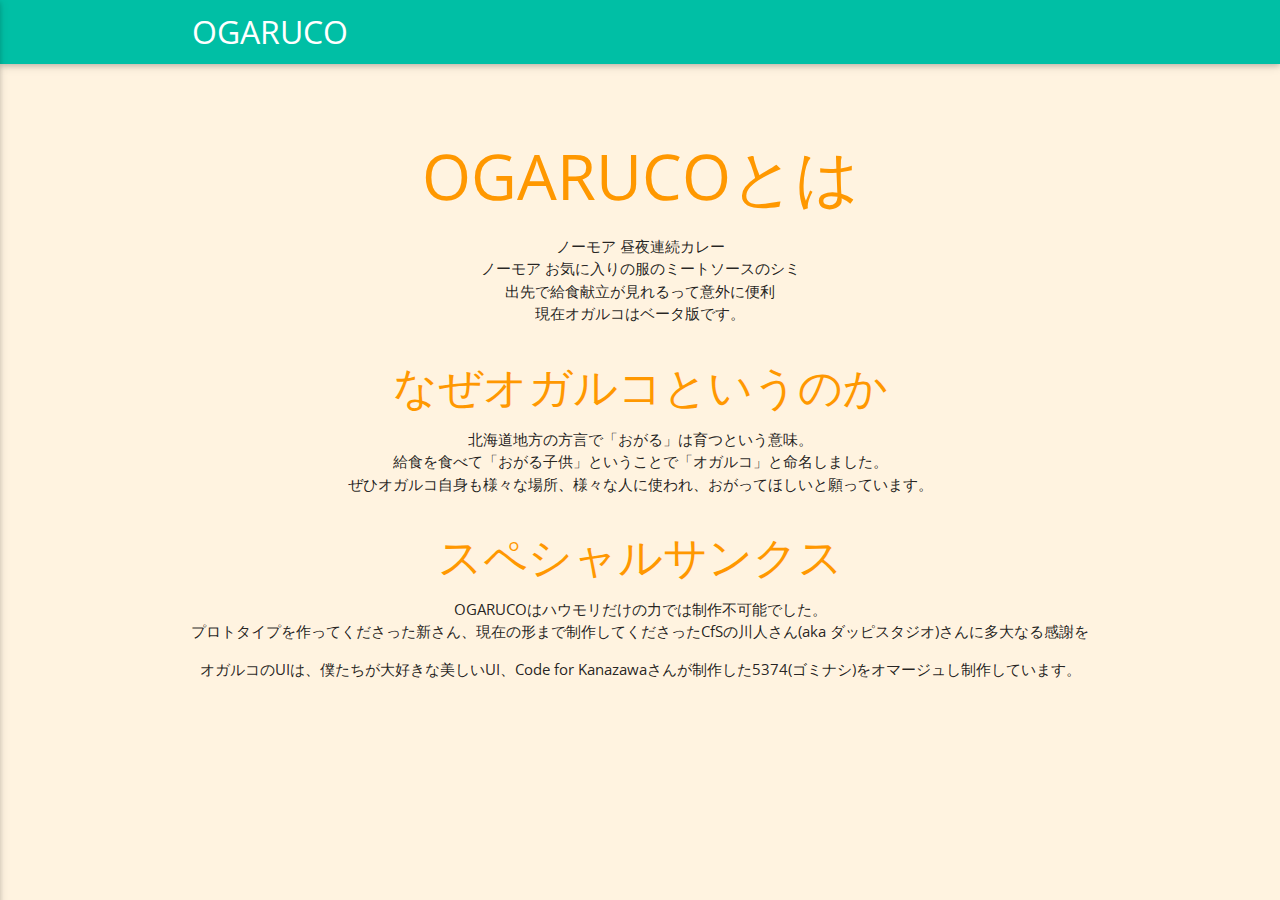
==== about.html @ 88f255fd "Add files via upload" ====
<!DOCTYPE html>
<html lang="ja">
<head>
  <meta http-equiv="Content-Type" content="text/html; charset=UTF-8"/>
  <meta name="viewport" content="width=device-width, initial-scale=1, maximum-scale=1.0"/>
 <link rel="apple-touch-icon-precomposed" href="img/image.png" />
<title>オガルコ</title>
  
  <link href="https://fonts.googleapis.com/icon?family=Material+Icons" rel="stylesheet">
  <link href="css/materialize.css" type="text/css" rel="stylesheet" media="screen,projection"/>
  <link href="css/style.css" type="text/css" rel="stylesheet" media="screen,projection"/>
  <link rel="stylesheet" href="css/ogaru.css">
    <!--  Scripts-->
<script src="js/jquery-1.11.3.min.js"></script>
<script src="https://www.promisejs.org/polyfills/promise-7.0.4.min.js"></script>
  <script src="js/materialize.js"></script>
  <script src="js/init.js"></script>

</head>
<body>
  <nav class="teal accent-4" role="navigation">
    <div class="nav-wrapper container"><a id="logo-container" href="index.html" class="brand-logo">OGARUCO</a>
      <ul id="nav-mobile" class="side-nav">
        <li><a href="about.html">オガルコってなに</a></li>
      </ul>
      <a href="#" data-activates="nav-mobile" class="button-collapse"><i class="material-icons">menu</i></a>
    </div> 
  </nav>
 
    <div class="container">
      <br><br>
      <h1 class="header center orange-text">OGARUCOとは</h1>
      <div class="row center">
        <p>ノーモア 昼夜連続カレー<br>
        ノーモア お気に入りの服のミートソースのシミ<br> 
        出先で給食献立が見れるって意外に便利<br>
        現在オガルコはベータ版です。</p>
      </div>
      <div class="row center">
       <h3 class="header center orange-text">なぜオガルコというのか</h3>
        <p>北海道地方の方言で「おがる」は育つという意味。<br> 給食を食べて「おがる子供」ということで「オガルコ」と命名しました。<br>ぜひオガルコ自身も様々な場所、様々な人に使われ、おがってほしいと願っています。</p>
        </div>
      <div class="row center">
        <h3 class="header center orange-text">スペシャルサンクス</h3>
        <p>OGARUCOはハウモリだけの力では制作不可能でした。<br>プロトタイプを作ってくださった新さん、現在の形まで制作してくださったCfSの川人さん(aka ダッピスタジオ)さんに多大なる感謝を</p>
        <p>オガルコのUIは、僕たちが大好きな美しいUI、Code for Kanazawaさんが制作した5374(ゴミナシ)をオマージュし制作しています。</p>
        </div>
      <br><br>

    </div>





  </body>
</html>
---- css/style.css ----
/* Custom Stylesheet */
/**
 * Use this file to override Materialize files so you can update
 * the core Materialize files in the future
 *
 * Made By MaterializeCSS.com
 */

.icon-block {
  padding: 0 15px;
}
.icon-block .material-icons {
	font-size: inherit;
}
---- css/ogaru.css ----
@import url(//fonts.googleapis.com/css?family=Open+Sans:400,400italic,600,600italic,700,700italic);

html {
	height: 100%;
}
body{
	height: 100%;
	margin: 0;
	font-family:Avenir , "Open Sans" , "Helvetica Neue" , Helvetica , Arial , Verdana , Roboto , "游ゴシック" , "Yu Gothic" , "游ゴシック体" , "YuGothic" , "ヒラギノ角ゴ Pro W3" , "Hiragino Kaku Gothic Pro" , "Meiryo UI" , "メイリオ" , Meiryo , "ＭＳ Ｐゴシック" , "MS PGothic" , sans-serif;
	background: #fff3e0;
}
.menu{
	height: 90%;
	padding: 10px 20px 0 20px;
	}
.menu a{margin-top:10px;}
.menu ul{
	margin: 0;
	padding: 0;
	display: -webkit-box;
	display: -ms-flexbox;
	display: -webkit-flex;
	display: flex;
	-webkit-box-direction: column;
	-webkit-flex-direction: column;
	flex-direction: column;
	width: 100%;
	font-size: 1em;
	font-weight: bold;
}
li {
	list-style-type : none;
	margin: 0;
	padding: 20px 20px;
	flex-grow: 1;
}

li h2.menu-date {
	margin: 0;
	font-size: 1.2em;
}

#top{
	color: #ffffff;
	background: #93c2b2;
	text-align:center;
}
li.active {
	flex-grow: 5;
}
li.active div.menu {
	padding: 0 15px;
}
li#day0 {
	color: #90a4ae;
	background: #fff3e0;
}
li#day1 {
	border-top: solid 1px #cfd8dc;
	color: #90a4ae;
	background: #fff3e0;
}
li#day2 {
	border-top: solid 1px #cfd8dc;
	color: #90a4ae;
	background: #fff3e0;
}
li#day3 {
	border-top: solid 1px #cfd8dc;
	color: #90a4ae;
	background: #fff3e0;
}
li#day4 {
	border-top: solid 1px #cfd8dc;
	color: #90a4ae;
	background: #fff3e0;
}
li#day5 {
	border-top: solid 1px #cfd8dc;
	color: #90a4ae;
	background: #fff3e0;
}

li#day6 {
	border-top: solid 1px #cfd8dc;
	color: #90a4ae;
	background: #fff3e0;
}
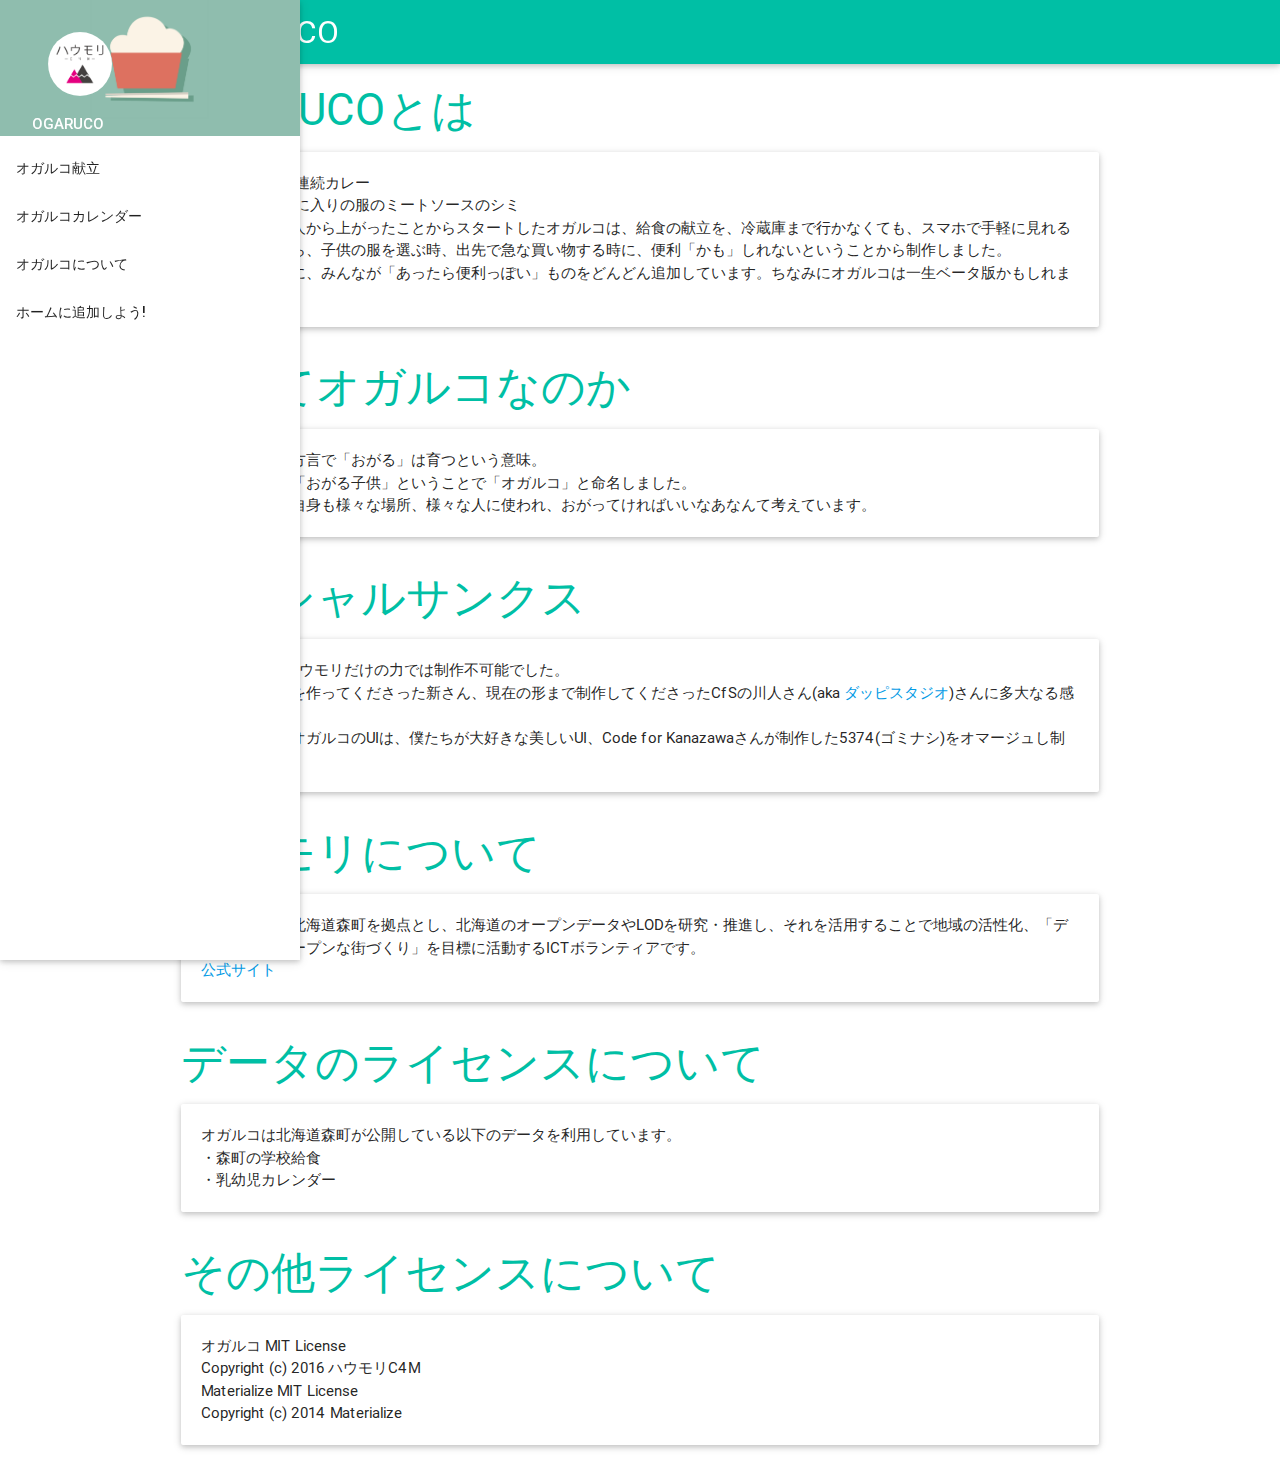
==== commit 9a956117: "修正" ====
--- a/about.html
+++ b/about.html
@@ -1,57 +1,79 @@
 <!DOCTYPE html>
 <html lang="ja">
 <head>
-  <meta http-equiv="Content-Type" content="text/html; charset=UTF-8"/>
-  <meta name="viewport" content="width=device-width, initial-scale=1, maximum-scale=1.0"/>
- <link rel="apple-touch-icon-precomposed" href="img/image.png" />
-<title>オガルコ</title>
-  
-  <link href="https://fonts.googleapis.com/icon?family=Material+Icons" rel="stylesheet">
-  <link href="css/materialize.css" type="text/css" rel="stylesheet" media="screen,projection"/>
-  <link href="css/style.css" type="text/css" rel="stylesheet" media="screen,projection"/>
-  <link rel="stylesheet" href="css/ogaru.css">
-    <!--  Scripts-->
-<script src="js/jquery-1.11.3.min.js"></script>
-<script src="https://www.promisejs.org/polyfills/promise-7.0.4.min.js"></script>
-  <script src="js/materialize.js"></script>
-  <script src="js/init.js"></script>
-
+	<meta http-equiv="Content-Type" content="text/html; charset=UTF-8"/>
+	<meta name="viewport" content="width=device-width, initial-scale=1, maximum-scale=1.0"/>
+	<link rel="apple-touch-icon-precomposed" href="img/image.png" />
+	<title>オガルコ</title>
+<!-- CSS -->
+	<link href="https://fonts.googleapis.com/icon?family=Material+Icons" rel="stylesheet">
+	<link href="css/materialize.min.css" type="text/css" rel="stylesheet" media="screen,projection"/>
+	<link href="css/style.css" type="text/css" rel="stylesheet" media="screen,projection"/>
+	<link rel="stylesheet" href="css/ogarucocal.css">
+<!-- Scripts -->
+	<script src="js/jquery-2.1.1.min.js"></script>
+	<script src="https://www.promisejs.org/polyfills/promise-7.0.4.min.js"></script>
+	<script src="js/materialize.min.js"></script>
+	<script src="js/init.js"></script>
 </head>
 <body>
-  <nav class="teal accent-4" role="navigation">
-    <div class="nav-wrapper container"><a id="logo-container" href="index.html" class="brand-logo">OGARUCO</a>
-      <ul id="nav-mobile" class="side-nav">
-        <li><a href="about.html">オガルコってなに</a></li>
-      </ul>
-      <a href="#" data-activates="nav-mobile" class="button-collapse"><i class="material-icons">menu</i></a>
-    </div> 
-  </nav>
- 
-    <div class="container">
-      <br><br>
-      <h1 class="header center orange-text">OGARUCOとは</h1>
-      <div class="row center">
-        <p>ノーモア 昼夜連続カレー<br>
+<header>
+<div class="navbar-fixed">
+    <nav class="teal accent-4" role="navigation">
+		<div class="nav-wrapper container"><a id="logo-container" href="#" class="brand-logo">OGARUCO</a>
+			<a href="#" data-activates="slide-out" class="button-collapse"><i class="material-icons">menu</i></a>	
+			<ul id="slide-out" class="side-nav fixed">
+				<li><div class="userView">
+					<img class="background" width="300px" height="300px" src="img/navimage.png">
+					<a href="https://www.facebook.com/howml/"><img class="circle" src="img/howml.png"></a>
+					<span class="white-text name">OGARUCO</span>
+				</div></li>
+				<li><a class="waves-effect" href="index.html">オガルコ献立</a></li>
+				<li><a class="waves-effect" href="cal.html">オガルコカレンダー</a></li>
+				<li><a class="waves-effect" href="about.html">オガルコについて</a></li>
+				<li><a class="waves-effect" href="bkmark.html">ホームに追加しよう!</a></li>
+			</ul>
+		</div> 
+	</nav>
+</div>
+</header>
+	<main>
+	<div class="container">
+      <div class="row">
+        <h3 class="teal-text text-accent-4">OGARUCOとは</h3>
+		<p class="card-panel">ノーモア 昼夜連続カレー<br>
         ノーモア お気に入りの服のミートソースのシミ<br> 
-        出先で給食献立が見れるって意外に便利<br>
-        現在オガルコはベータ版です。</p>
+        そんな声が友人から上がったことからスタートしたオガルコは、給食の献立を、冷蔵庫まで行かなくても、スマホで手軽に見れるようになったら、子供の服を選ぶ時、出先で急な買い物する時に、便利「かも」しれないということから制作しました。<br>
+        現在は、それに、みんなが「あったら便利っぽい」ものをどんどん追加しています。ちなみにオガルコは一生ベータ版かもしれませんです。</p>
       </div>
-      <div class="row center">
-       <h3 class="header center orange-text">なぜオガルコというのか</h3>
-        <p>北海道地方の方言で「おがる」は育つという意味。<br> 給食を食べて「おがる子供」ということで「オガルコ」と命名しました。<br>ぜひオガルコ自身も様々な場所、様々な人に使われ、おがってほしいと願っています。</p>
-        </div>
-      <div class="row center">
-        <h3 class="header center orange-text">スペシャルサンクス</h3>
-        <p>OGARUCOはハウモリだけの力では制作不可能でした。<br>プロトタイプを作ってくださった新さん、現在の形まで制作してくださったCfSの川人さん(aka ダッピスタジオ)さんに多大なる感謝を</p>
-        <p>オガルコのUIは、僕たちが大好きな美しいUI、Code for Kanazawaさんが制作した5374(ゴミナシ)をオマージュし制作しています。</p>
-        </div>
-      <br><br>
-
+      <div class="row">
+        <h3 class="teal-text text-accent-4">なしてオガルコなのか</h3>
+		<p class="card-panel">北海道地方の方言で「おがる」は育つという意味。<br> 給食を食べて「おがる子供」ということで「オガルコ」と命名しました。<br>ぜひオガルコ自身も様々な場所、様々な人に使われ、おがってければいいなあなんて考えています。</p>
+      </div>
+      <div class="row">
+        <h3 class="teal-text text-accent-4">スペシャルサンクス</h3>
+		<p class="card-panel">OGARUCOはハウモリだけの力では制作不可能でした。<br>プロトタイプを作ってくださった新さん、現在の形まで制作してくださったCfSの川人さん(aka <a href="http://www.dappi.jp">ダッピスタジオ</a>)さんに多大なる感謝を。<br>なお、当初のオガルコのUIは、僕たちが大好きな美しいUI、Code for Kanazawaさんが制作した5374(ゴミナシ)をオマージュし制作しています。</p>
+      </div>
+       <div class="row">
+        <h3 class="teal-text text-accent-4">ハウモリについて</h3>
+		<p class="card-panel">ハウモリは、北海道森町を拠点とし、北海道のオープンデータやLODを研究・推進し、それを活用することで地域の活性化、「データによるオープンな街づくり」を目標に活動するICTボランティアです。<br><a href="http://howml.org/">公式サイト</a></p>
+      </div>
+       <div class="row">
+        <h3 class="teal-text text-accent-4">データのライセンスについて</h3>
+		<p class="card-panel">
+		オガルコは北海道森町が公開している以下のデータを利用しています。<br>
+		・森町の学校給食<br>・乳幼児カレンダー</p>
+      </div>
+       <div class="row">
+        <h3 class="teal-text text-accent-4">その他ライセンスについて</h3>
+		<p class="card-panel">
+			オガルコ MIT License<br>
+			Copyright (c) 2016 ハウモリC4M<br>
+			Materialize MIT License<br>
+			Copyright (c) 2014 Materialize<br>
+		</p>
+      </div>
     </div>
-
-
-
-
-
-  </body>
+    </main>
+</body>
 </html>
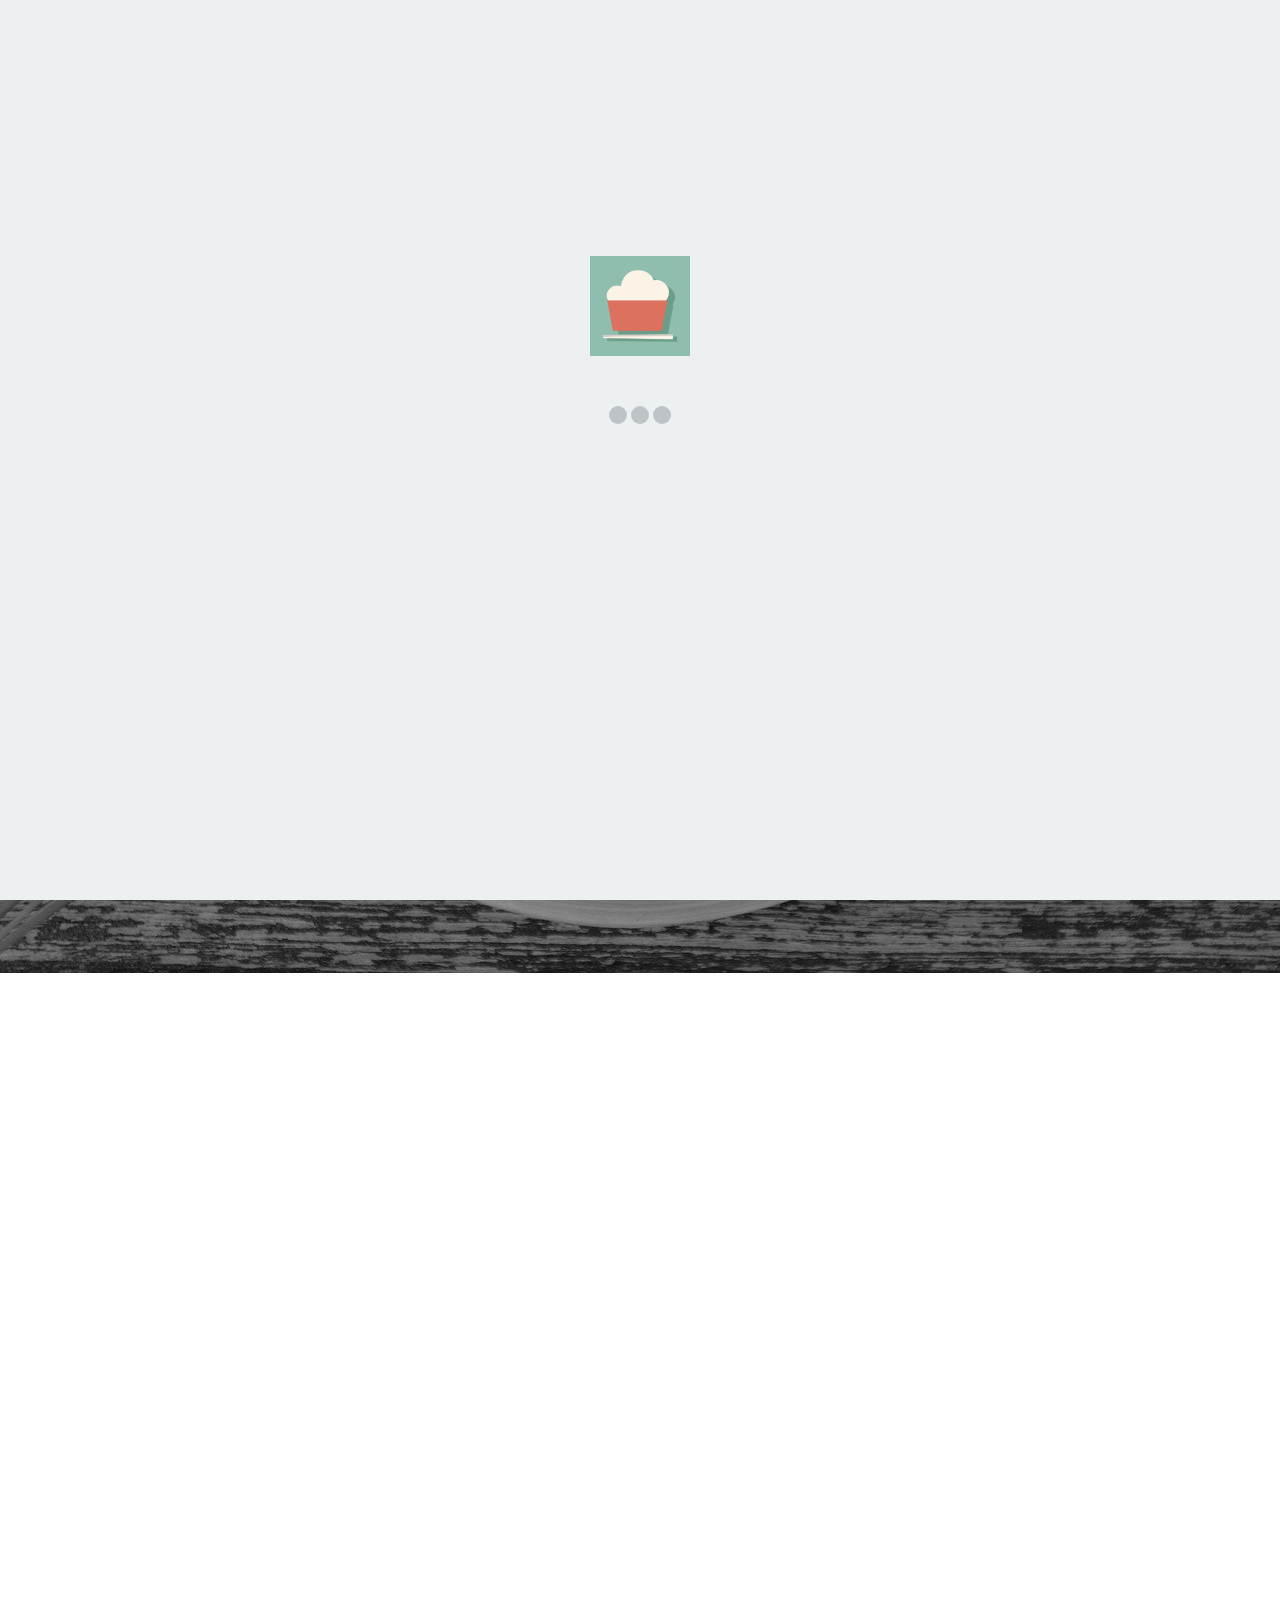
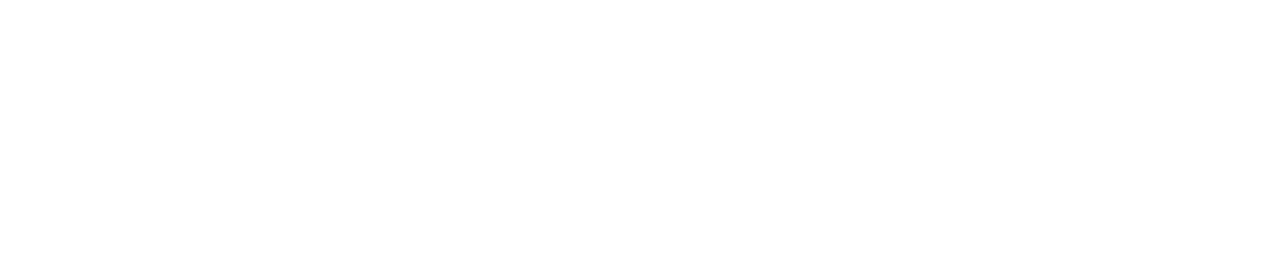
==== commit fe025246: "new var" ====
--- a/about.html
+++ b/about.html
@@ -1,79 +1,165 @@
 <!DOCTYPE html>
 <html lang="ja">
+
 <head>
 	<meta http-equiv="Content-Type" content="text/html; charset=UTF-8"/>
-	<meta name="viewport" content="width=device-width, initial-scale=1, maximum-scale=1.0"/>
-	<link rel="apple-touch-icon-precomposed" href="img/image.png" />
-	<title>オガルコ</title>
-<!-- CSS -->
-	<link href="https://fonts.googleapis.com/icon?family=Material+Icons" rel="stylesheet">
-	<link href="css/materialize.min.css" type="text/css" rel="stylesheet" media="screen,projection"/>
-	<link href="css/style.css" type="text/css" rel="stylesheet" media="screen,projection"/>
-	<link rel="stylesheet" href="css/ogarucocal.css">
-<!-- Scripts -->
-	<script src="js/jquery-2.1.1.min.js"></script>
+    <title>オガルコ</title>
+    <meta name="viewport" content="width=device-width, initial-scale=1.0, maximum-scale=1.0, user-scalable=no">
+    <meta http-equiv="X-UA-Compatible" content="IE=edge,chrome=1" />
+    <link rel="shortcut icon" href="favicon.ico">
+<!-- BASE CSS -->
+    <link rel="stylesheet" href="css/bootstrap.min.css">
+    <link rel="stylesheet" href="css/animate.css">
+    <link rel="stylesheet" href="css/font-awesome.min.css">
+    <link rel="stylesheet" href="css/owl.carousel.css">
+    <link rel="stylesheet" href="css/owl.theme.css">
+    <link rel="stylesheet" href="css/styles.css">
+    <link href="https://fonts.googleapis.com/icon?family=Material+Icons" rel="stylesheet">
+ <!-- OGARUCO CSS -->
+ 	<link rel="stylesheet" href="css/ogaruco.css">
+ <!-- Scripts -->
+    <script src="js/modernizr.custom.32033.js"></script>
+    <script src="http://ajax.googleapis.com/ajax/libs/jquery/1.11.1/jquery.min.js"></script>
+    <script src="js/bootstrap.min.js"></script>
+    <script src="js/owl.carousel.min.js"></script>
+    <script src="js/waypoints.min.js"></script>
 	<script src="https://www.promisejs.org/polyfills/promise-7.0.4.min.js"></script>
-	<script src="js/materialize.min.js"></script>
-	<script src="js/init.js"></script>
 </head>
+
 <body>
-<header>
-<div class="navbar-fixed">
-    <nav class="teal accent-4" role="navigation">
-		<div class="nav-wrapper container"><a id="logo-container" href="#" class="brand-logo">OGARUCO</a>
-			<a href="#" data-activates="slide-out" class="button-collapse"><i class="material-icons">menu</i></a>	
-			<ul id="slide-out" class="side-nav fixed">
-				<li><div class="userView">
-					<img class="background" width="300px" height="300px" src="img/navimage.png">
-					<a href="https://www.facebook.com/howml/"><img class="circle" src="img/howml.png"></a>
-					<span class="white-text name">OGARUCO</span>
-				</div></li>
-				<li><a class="waves-effect" href="index.html">オガルコ献立</a></li>
-				<li><a class="waves-effect" href="cal.html">オガルコカレンダー</a></li>
-				<li><a class="waves-effect" href="about.html">オガルコについて</a></li>
-				<li><a class="waves-effect" href="bkmark.html">ホームに追加しよう!</a></li>
-			</ul>
-		</div> 
-	</nav>
-</div>
-</header>
-	<main>
-	<div class="container">
-      <div class="row">
-        <h3 class="teal-text text-accent-4">OGARUCOとは</h3>
-		<p class="card-panel">ノーモア 昼夜連続カレー<br>
-        ノーモア お気に入りの服のミートソースのシミ<br> 
-        そんな声が友人から上がったことからスタートしたオガルコは、給食の献立を、冷蔵庫まで行かなくても、スマホで手軽に見れるようになったら、子供の服を選ぶ時、出先で急な買い物する時に、便利「かも」しれないということから制作しました。<br>
-        現在は、それに、みんなが「あったら便利っぽい」ものをどんどん追加しています。ちなみにオガルコは一生ベータ版かもしれませんです。</p>
-      </div>
-      <div class="row">
-        <h3 class="teal-text text-accent-4">なしてオガルコなのか</h3>
-		<p class="card-panel">北海道地方の方言で「おがる」は育つという意味。<br> 給食を食べて「おがる子供」ということで「オガルコ」と命名しました。<br>ぜひオガルコ自身も様々な場所、様々な人に使われ、おがってければいいなあなんて考えています。</p>
-      </div>
-      <div class="row">
-        <h3 class="teal-text text-accent-4">スペシャルサンクス</h3>
-		<p class="card-panel">OGARUCOはハウモリだけの力では制作不可能でした。<br>プロトタイプを作ってくださった新さん、現在の形まで制作してくださったCfSの川人さん(aka <a href="http://www.dappi.jp">ダッピスタジオ</a>)さんに多大なる感謝を。<br>なお、当初のオガルコのUIは、僕たちが大好きな美しいUI、Code for Kanazawaさんが制作した5374(ゴミナシ)をオマージュし制作しています。</p>
-      </div>
-       <div class="row">
-        <h3 class="teal-text text-accent-4">ハウモリについて</h3>
-		<p class="card-panel">ハウモリは、北海道森町を拠点とし、北海道のオープンデータやLODを研究・推進し、それを活用することで地域の活性化、「データによるオープンな街づくり」を目標に活動するICTボランティアです。<br><a href="http://howml.org/">公式サイト</a></p>
-      </div>
-       <div class="row">
-        <h3 class="teal-text text-accent-4">データのライセンスについて</h3>
-		<p class="card-panel">
-		オガルコは北海道森町が公開している以下のデータを利用しています。<br>
-		・森町の学校給食<br>・乳幼児カレンダー</p>
-      </div>
-       <div class="row">
-        <h3 class="teal-text text-accent-4">その他ライセンスについて</h3>
-		<p class="card-panel">
-			オガルコ MIT License<br>
-			Copyright (c) 2016 ハウモリC4M<br>
-			Materialize MIT License<br>
-			Copyright (c) 2014 Materialize<br>
-		</p>
-      </div>
+
+    <div class="pre-loader">
+        <div class="load-con">
+            <img src="img/logo.png" width="100px" class="animated fadeInDown" alt="">
+            <div class="spinner">
+              <div class="bounce1"></div>
+              <div class="bounce2"></div>
+              <div class="bounce3"></div>
+            </div>
+        </div>
     </div>
-    </main>
+
+    <!-- Wrap all page content here -->
+    <div id="wrap">
+        <header class="masthead">
+
+
+            <!-- Fixed navbar -->
+            <div class="navbar navbar-static-top" id="nav" role="navigation">
+                <div class="container">
+                    <div class="navbar-header">
+                        <button type="button" class="navbar-toggle" data-toggle="collapse" data-target="#bs-example-navbar-collapse-1">
+                            <span class="sr-only">Toggle navigation</span>
+                            <i class="fa fa-align-justify"></i>
+                        </button>
+                        <a class="navbar-brand" href="index.html">
+                            <img src="img/logo.png" width="40px" alt="">
+                        </a>
+                    </div>
+
+                    <!-- Collect the nav links, forms, and other content for toggling -->
+                    <div class="collapse navbar-collapse" id="bs-example-navbar-collapse-1">
+                        <ul class="nav navbar-nav social hidden-xs hidden-sm">
+                            <li><a href="https://twitter.com/HOWML"><i class="fa fa-twitter fa-lg fa-fw"></i></a></li>
+                            <li><a href="https://www.facebook.com/howml/"><i class="fa fa-facebook fa-lg fa-fw"></i></a></li>
+                        </ul>
+                        <ul class="nav navbar-nav navbar-right">
+                            <li><a href="index.html">Home</a></li>
+                            <li><a href="index.html#apps">献立ビューア</a></li>
+                            <li><a href="papamama.html">保育園マップ</a></li>
+                            <li class="active"><a href="about.html">オガルコとは</a></li>
+                            <li><a href="bkmark.html">オガルコをホームに登録</a></li>
+                        </ul>
+                    </div>
+                    <!-- /.navbar-collapse -->
+                </div>
+                <!--/.container -->
+            </div>
+            <!--/.navbar -->    
+        </header>
+        <section id="packages">
+            <div class="container">
+                <div class="row">
+                    <div class="col-md-8 col-md-push-2 clearfix">
+                        <div class="section-heading scrollpoint sp-effect3">
+                            <h3>オガルコとはなんなのか</h3>
+                            <span class="divider"></span>
+                            <p>ノーモア 昼夜連続カレー<br>ノーモア お気に入りの服のミートソースのシミ<br>そんな声が友人から上がったことからスタートしたオガルコは、給食の献立を、冷蔵庫まで行かなくても、スマホで手軽に見れるようになったら、子供の服を選ぶ時、出先で急な買い物する時に、便利「かも」しれないということから制作しました。<br>現在は、それに、みんなが「あったら便利っぽい」ものをどんどん追加しています。</p>
+                        </div>
+                    </div>
+                </div>
+                <div class="row">
+                 <div class="col-md-12">
+                        <div class="pack scrollpoint sp-effect6">
+                            <div class="heading">
+                                <h3>なぜオガルコというのか</h3>
+                            </div>
+                            <div class="details">
+                                <ul>
+                                    <li>北海道地方の方言で「おがる」は育つという意味。<br> 給食を食べて「おがる子供」ということで「オガルコ」と命名しました。<br>ぜひオガルコ自身も様々な場所、様々な人に使われ、おがってければいいなあなんて考えています。</li>
+	                        	</ul>
+                            </div>
+                        </div>
+                    </div>
+                 <div class="col-md-12">
+                        <div class="pack scrollpoint sp-effect6">
+                            <div class="heading">
+                                <h3>スペシャルサンクス</h3>
+                            </div>
+                            <div class="details">
+                                <ul>
+                                    <li>OGARUCOはハウモリだけの力では制作不可能でした。<br>プロトタイプを作ってくださった新さん、現在の形まで制作してくださったCfSの川人さん(aka <a href="http://www.dappi.jp">ダッピスタジオ</a>)さんに多大なる感謝を。<br>なお、当初のオガルコのUIは、僕たちが大好きな美しいUI、Code for Kanazawaさんが制作した5374(ゴミナシ)をオマージュし制作していました。あのUIがなければオガルコの構想はありませんでした。</li>
+	                        	</ul>
+                            </div>
+                        </div>
+                    </div>
+                 <div class="col-md-12">
+                        <div class="pack scrollpoint sp-effect6">
+                            <div class="heading">
+                                <h3>データのライセンスについて</h3>
+                            </div>
+                            <div class="details">
+                                <ul>
+                                    <li>オガルコは北海道森町が公開している以下のデータを利用しています。</li>
+                                    <li>・森町の学校給食</li>
+                                    <li>・乳幼児カレンダー</li>
+	                        	</ul>
+                            </div>
+                        </div>
+                    </div>                    
+                 <div class="col-md-12">
+                        <div class="pack scrollpoint sp-effect6">
+                            <div class="heading">
+                                <h3>その他のライセンスについて</h3>
+                            </div>
+                            <div class="details">
+                                <ul>
+                                    <li>オガルコ <a href="http://opensource.org/licenses/MIT">MIT License</a><br>Copyright (c) 2016 <a href="http://howml.org/">ハウモリ</a></li>
+                                    <li>SevenApp <a href="http://opensource.org/licenses/MIT">MIT License</a><br>Copyright (c) <a href="http://www.scoopthemes.com/">Scoop Themes</a></li>
+                                    <li><a href="https://github.com/2525map/hkd">ほっかいどう保育園マップのライセンス</a></li>
+	                        	</ul>
+                            </div>
+                        </div>
+                    </div>       
+                    
+                </div>
+            </div>
+        </section>
+ <!-- OGARUCO Scripts -->
+    <script src="js/moment-with-locales.js"></script>
+    <script>
+        moment().format();
+        moment.locale('ja');
+    </script>
+    <script src="js/ogaruco.js"></script>
+     <!-- jQuery REVOLUTION Slider  -->
+    <script type="text/javascript" src="rs-plugin/js/jquery.themepunch.plugins.min.js"></script>
+    <script type="text/javascript" src="rs-plugin/js/jquery.themepunch.revolution.min.js"></script>   
+    <script src="js/script.js"></script>
+    <script>
+        $(document).ready(function() {
+            appMaster.preLoader();
+        });
+    </script>
 </body>
-</html>
+</html>--- a/css/styles.css
+++ b/css/styles.css
@@ -0,0 +1,1109 @@
+@import url(http://fonts.googleapis.com/css?family=Open+Sans:300,400,600,700);
+.backgroundCover, #slider, section#download, section#packages, section#subscribe, footer {
+  -webkit-background-size: cover;
+  -moz-background-size: cover;
+  -o-background-size: cover;
+  background-size: cover;
+}
+
+body {
+  font-family: "Open Sans", Tahoma, Arial;
+}
+
+header {
+  color: black;
+}
+header.masthead .bannercontainer {
+  width: 100%;
+  position: relative;
+  padding: 0;
+}
+header.masthead .banner {
+  width: 100%;
+  position: relative;
+}
+header.masthead h1 {
+  text-transform: uppercase;
+  font-size: 55px;
+  font-weight: bold;
+}
+header.masthead .tp-caption a {
+  color: white;
+}
+header.masthead .tp-caption a:hover {
+  color: #eeeeee;
+}
+header.masthead h1, header.masthead h2, header.masthead h3 {
+  color: white;
+}
+header.masthead .mh-slider {
+  position: absolute;
+  bottom: 0;
+  top: auto;
+}
+
+#slider {
+  background: url(../img/bk.jpg) no-repeat center center scroll;
+  overflow: hidden;
+  background-attachment: fixed;
+  position: relative;
+  text-align: center;
+}
+#slider:before {
+  content: "";
+  position: absolute;
+  top: 0;
+  right: 0;
+  left: 0;
+  bottom: 0;
+  background: url(../img/pattern.png) repeat;
+}
+#slider .container {
+  position: relative;
+}
+#slider .container h1, #slider .container h3 {
+  font-weight: 300;
+  text-transform: capitalize;
+}
+#slider .container h1 span, #slider .container h3 span {
+  font-weight: bold;
+}
+#slider .container h1 {
+  color: #de5749;
+  margin-top: 70px;
+}
+#slider .container h3 {
+  margin: 0;
+}
+#slider .container .btn.side {
+  margin-top: 210px;
+}
+#slider .container #carousel-slider .carousel-inner .item img {
+  margin: auto;
+}
+#slider .container #carousel-slider .carousel-control {
+  background-image: none;
+  padding-top: 45%;
+}
+#slider .container #carousel-slider .carousel-control .slider-left, #slider .container #carousel-slider .carousel-control .slider-right {
+  background: url(../img/slider.png) no-repeat;
+  display: block;
+  width: 89px;
+  height: 67px;
+  -webkit-transition: all 0.25s ease-in-out;
+  -o-transition: all 0.25s ease-in-out;
+  -moz-transition: all 0.25s ease-in-out;
+  transition: all 0.25s ease-in-out;
+}
+#slider .container #carousel-slider .carousel-control .slider-left {
+  background-position: 0 0;
+}
+#slider .container #carousel-slider .carousel-control .slider-left:hover {
+  background-position: -100px 0;
+}
+#slider .container #carousel-slider .carousel-control .slider-right {
+  background-position: -200px 0;
+}
+#slider .container #carousel-slider .carousel-control .slider-right:hover {
+  background-position: -300px 0;
+}
+#slider .container .btn-group .btn {
+  background: none;
+  border: none;
+  -webkit-transition: all 0.25s ease-in-out;
+  -o-transition: all 0.25s ease-in-out;
+  -moz-transition: all 0.25s ease-in-out;
+  transition: all 0.25s ease-in-out;
+  border: 1px solid transparent;
+  -webkit-border-radius: 3px;
+  -moz-border-radius: 3px;
+  -ms-border-radius: 3px;
+  -o-border-radius: 3px;
+  border-radius: 3px;
+}
+#slider .container .btn-group .btn span {
+  background: url(../img/sprites.png) no-repeat;
+  display: block;
+  margin: 5px auto;
+  -webkit-transition: all 0.25s ease-in-out;
+  -o-transition: all 0.25s ease-in-out;
+  -moz-transition: all 0.25s ease-in-out;
+  transition: all 0.25s ease-in-out;
+}
+#slider .container .btn-group .btn span.android {
+  background-position: 0 -150px;
+  width: 37px;
+  height: 43px;
+}
+#slider .container .btn-group .btn span.apple {
+  background-position: 0 -50px;
+  width: 30px;
+  height: 35px;
+}
+#slider .container .btn-group .btn span.play {
+  background-position: 0 -250px;
+  width: 31px;
+  height: 33px;
+}
+#slider .container .btn-group .btn span.windows {
+  background-position: 0 -350px;
+  width: 32px;
+  height: 38px;
+}
+#slider .container .btn-group .btn:hover {
+  border: 1px solid white;
+}
+#slider .container .btn-group .btn:hover span.android {
+  background-position: 0 -100px;
+}
+#slider .container .btn-group .btn:hover span.apple {
+  background-position: 0 0;
+}
+#slider .container .btn-group .btn:hover span.play {
+  background-position: 0 -200px;
+}
+#slider .container .btn-group .btn:hover span.windows {
+  background-position: 0 -300px;
+}
+#slider .container .btn-group.small .btn {
+  border: none !important;
+}
+#slider .container .btn-group.small .btn:hover {
+  border: none !important;
+}
+
+#nav {
+  width: 100%;
+  position: static;
+  top: -32px;
+  margin-bottom: 0;
+  -webkit-box-shadow: 0 0 3px rgba(0, 0, 0, 0.2);
+  -moz-box-shadow: 0 0 3px rgba(0, 0, 0, 0.2);
+  -o-box-shadow: 0 0 3px rgba(0, 0, 0, 0.2);
+  box-shadow: 0 0 3px rgba(0, 0, 0, 0.2);
+  background: white;
+  min-height: 70px;
+  border: none !important;
+}
+#nav.affix {
+  position: fixed;
+  top: 0;
+  z-index: 99999;
+  -webkit-transition: all 0.25s ease-in-out;
+  -o-transition: all 0.25s ease-in-out;
+  -moz-transition: all 0.25s ease-in-out;
+  transition: all 0.25s ease-in-out;
+}
+#nav .navbar-brand img {
+  margin-top: 3px;
+}
+#nav.navbar-fixed-top {
+  position: fixed;
+  top: 0;
+}
+#nav .navbar-toggle {
+  padding: 10px;
+  margin-top: 10px;
+  margin-bottom: 9px;
+}
+#nav .navbar-toggle i {
+  font-size: 2em;
+}
+#nav .navbar-nav li a {
+  text-transform: uppercase;
+  padding-top: 25px;
+  padding-bottom: 24px;
+  font-family: "Open Sans", Tahoma, Arial;
+  color: gray;
+  -webkit-transition: all 0.25s ease-in-out;
+  -o-transition: all 0.25s ease-in-out;
+  -moz-transition: all 0.25s ease-in-out;
+  transition: all 0.25s ease-in-out;
+}
+#nav .navbar-nav li a:hover {
+  color: #de5749;
+  background: none;
+}
+#nav .navbar-nav li.active a {
+  color: #de5749;
+}
+#nav .navbar-nav.social {
+  margin-left: 15px;
+}
+#nav .navbar-nav.social li {
+  -webkit-transition: all 0.25s ease-in-out;
+  -o-transition: all 0.25s ease-in-out;
+  -moz-transition: all 0.25s ease-in-out;
+  transition: all 0.25s ease-in-out;
+}
+#nav .navbar-nav.social li a {
+  padding: 25px 5px;
+}
+#nav .navbar-nav.social li a i {
+  color: gray;
+}
+#nav .navbar-nav.social li:hover {
+  background: #de5749;
+}
+#nav .navbar-nav.social li:hover a i {
+  color: white;
+}
+
+section {
+  padding: 75px 0;
+}
+section#features {
+  background: #de5749;
+}
+section#features .feature {
+  text-align: center;
+  color: white;
+}
+section#features .feature .icon i {
+  border: 1px solid white;
+  color: white;
+  -webkit-border-radius: 50%;
+  -moz-border-radius: 50%;
+  -ms-border-radius: 50%;
+  -o-border-radius: 50%;
+  border-radius: 50%;
+  padding: 15px;
+  width: 2em;
+  height: 2em;
+  padding-top: 26px;
+}
+section#features .feature h4 {
+  font-weight: 300;
+  padding: 8px 0;
+}
+section#features .feature p {
+  font-weight: 300;
+  font-size: 15px;
+}
+section#features .carousel-indicators {
+  position: relative;
+  bottom: -30px !important;
+}
+section#features .carousel-indicators li {
+  width: 15px;
+  height: 15px;
+  background: #a32a1e;
+  border-color: #a32a1e;
+  -webkit-transition: all 0.25s ease-in-out;
+  -o-transition: all 0.25s ease-in-out;
+  -moz-transition: all 0.25s ease-in-out;
+  transition: all 0.25s ease-in-out;
+  margin: 3px;
+}
+section#features .carousel-indicators li.active {
+  width: 15px;
+  margin: 3px;
+  height: 15px;
+  background: white;
+  border-color: white;
+}
+section#download {
+  background-image: url(../img/download_bk.jpg);
+  color: white;
+  position: relative;
+}
+section#download:after {
+  content: " ";
+  position: absolute;
+  top: 0;
+  bottom: 0;
+  right: 0;
+  left: 0;
+  background: url(../img/pattern.png) repeat;
+}
+section#download .container {
+  position: relative;
+  text-align: center;
+  z-index: 9;
+}
+section#download .container h1 {
+  font-weight: bold;
+  padding: 50px;
+  margin-top: 80px;
+  font-size: 45px;
+}
+section#download .container h1 span {
+  font-weight: 300;
+}
+section#download .container h4 {
+  line-height: 35px;
+  font-weight: 300;
+}
+section#download .container .btn-group {
+  margin: 25px 0;
+}
+section#download .container .btn-group .btn {
+  background: none;
+  border: none;
+  -webkit-transition: all 0.25s ease-in-out;
+  -o-transition: all 0.25s ease-in-out;
+  -moz-transition: all 0.25s ease-in-out;
+  transition: all 0.25s ease-in-out;
+  border: 1px solid transparent;
+  -webkit-border-radius: 3px;
+  -moz-border-radius: 3px;
+  -ms-border-radius: 3px;
+  -o-border-radius: 3px;
+  border-radius: 3px;
+}
+section#download .container .btn-group .btn span {
+  background: url(../img/sprites.png) no-repeat;
+  display: block;
+  margin: 10px auto;
+  -webkit-transition: all 0.25s ease-in-out;
+  -o-transition: all 0.25s ease-in-out;
+  -moz-transition: all 0.25s ease-in-out;
+  transition: all 0.25s ease-in-out;
+}
+section#download .container .btn-group .btn span.android {
+  background-position: 0 -100px;
+  width: 37px;
+  height: 43px;
+}
+section#download .container .btn-group .btn span.apple {
+  background-position: 0 0;
+  width: 30px;
+  height: 35px;
+}
+section#download .container .btn-group .btn span.play {
+  background-position: 0 -200px;
+  width: 31px;
+  height: 33px;
+}
+section#download .container .btn-group .btn span.windows {
+  background-position: 0 -300px;
+  width: 32px;
+  height: 38px;
+}
+section#download .container .btn-group .btn span.appstore {
+  background-position: -50px 0;
+  width: 202px;
+  height: 48px;
+}
+section#download .container .btn-group .btn span.playstore {
+  background-position: -50px -50px;
+  width: 197px;
+  height: 43px;
+}
+section#download .container .btn-group .btn span.micstore {
+  background-position: -50px -100px;
+  width: 228px;
+  height: 56px;
+}
+section#download .container .btn-group .btn:hover {
+  border: 1px solid white;
+}
+section#download .container .btn-group .btn:hover span.android {
+  background-position: 0 -150px;
+}
+section#download .container .btn-group .btn:hover span.apple {
+  background-position: 0 -50px;
+}
+section#download .container .btn-group .btn:hover span.play {
+  background-position: 0 -250px;
+}
+section#download .container .btn-group .btn:hover span.windows {
+  background-position: 0 -350px;
+}
+section#download .container .btn-group .btn:hover span.appstore {
+  background-position: -300px 0;
+}
+section#download .container .btn-group .btn:hover span.playstore {
+  background-position: -300px -50px;
+}
+section#download .container .btn-group .btn:hover span.micstore {
+  background-position: -300px -100px;
+}
+section#download .container .btn-group.small .btn {
+  border: none !important;
+}
+section#download .container .btn-group.small .btn:hover {
+  border: none !important;
+}
+section#settings {
+  color: white;
+  background: #de5749;
+}
+section#settings img {
+  margin-left: 30px;
+}
+section#settings h2 {
+  font-weight: bold;
+  text-indent: 30px;
+}
+section#settings h2 span {
+  font-weight: 300;
+}
+section#settings p {
+  line-height: 25px;
+  padding: 10px 0;
+}
+section#settings .first {
+  text-indent: 30px;
+}
+section#settings .iphone-settings {
+  bottom: -75px;
+  position: relative;
+}
+section#screenshots {
+  background: white;
+}
+section#screenshots .section-heading {
+  color: #999999;
+}
+section#screenshots .section-heading h3 {
+  color: #999999;
+}
+section#screenshots .section-heading h3 span {
+  color: #de5749;
+}
+section#screenshots .section-heading .divider {
+  background: #de5749;
+}
+section#screenshots .section-heading p {
+  color: #999999;
+}
+section#screenshots .owl-next, section#screenshots .owl-prev {
+  text-align: center;
+  display: block;
+  margin-top: 70px;
+  cursor: pointer;
+}
+section#screenshots .owl-next i, section#screenshots .owl-prev i {
+  width: 50px;
+  height: 50px;
+  border: 1px solid #999999;
+  color: #999999;
+  border-radius: 50%;
+  padding-top: 11px;
+  padding-right: 5px;
+  -webkit-transition: all 0.25s ease-in-out;
+  -o-transition: all 0.25s ease-in-out;
+  -moz-transition: all 0.25s ease-in-out;
+  transition: all 0.25s ease-in-out;
+}
+section#screenshots .owl-next:hover i, section#screenshots .owl-prev:hover i {
+  color: #de5749;
+  border-color: #de5749;
+}
+section#screenshots .owl-next i {
+  padding-right: inherit;
+  padding-left: 5px;
+}
+section#screenshots .owl-carousel .owl-item {
+  margin: 0 15px;
+}
+section#packages {
+  background: url(../img/grey.jpg) no-repeat center center scroll;
+  background-attachment: fixed;
+}
+section#packages .section-heading h3 {
+  color: #555555;
+}
+section#packages .section-heading h3 span {
+  color: #25a7b4;
+}
+section#packages .section-heading .divider {
+  background: #25a7b4;
+}
+section#packages .section-heading p {
+  color: #555555;
+}
+section#packages .pack {
+  background: white;
+  text-align: center;
+  border: 7px solid white;
+  -webkit-border-radius: 3px;
+  -moz-border-radius: 3px;
+  -ms-border-radius: 3px;
+  -o-border-radius: 3px;
+  border-radius: 3px;
+  -webkit-transition: all 0.25s ease-in-out;
+  -o-transition: all 0.25s ease-in-out;
+  -moz-transition: all 0.25s ease-in-out;
+  transition: all 0.25s ease-in-out;
+  margin: 35px 0;
+}
+section#packages .pack .heading {
+  background: #25a7b4;
+  color: white;
+  -webkit-border-radius: 3px 3px 0 0;
+  -moz-border-radius: 3px 3px 0 0;
+  -ms-border-radius: 3px 3px 0 0;
+  -o-border-radius: 3px 3px 0 0;
+  border-radius: 3px 3px 0 0;
+  -webkit-transition: all 0.25s ease-in-out;
+  -o-transition: all 0.25s ease-in-out;
+  -moz-transition: all 0.25s ease-in-out;
+  transition: all 0.25s ease-in-out;
+  padding: 20px 15px;
+}
+section#packages .pack .heading h3 {
+  text-transform: uppercase;
+  font-weight: bold;
+}
+section#packages .pack .heading h5 {
+  text-transform: lowercase;
+}
+section#packages .pack .details {
+  background: none;
+  -webkit-transition: all 0.25s ease-in-out;
+  -o-transition: all 0.25s ease-in-out;
+  -moz-transition: all 0.25s ease-in-out;
+  transition: all 0.25s ease-in-out;
+  -webkit-border-radius: 0 0 3px 3px;
+  -moz-border-radius: 0 0 3px 3px;
+  -ms-border-radius: 0 0 3px 3px;
+  -o-border-radius: 0 0 3px 3px;
+  border-radius: 0 0 3px 3px;
+  padding-bottom: 20px;
+}
+section#packages .pack .details ul {
+  list-style: none;
+  padding: 20px 20px 0 20px;
+}
+section#packages .pack .details ul li {
+  padding: 10px 0;
+  border-top: 1px solid #eeeeee;
+  color: #999999;
+}
+section#packages .pack .details ul li:first-child {
+  border: none;
+}
+section#packages .pack .details .btn-sign-up {
+  background: white;
+  color: #25a7b4;
+  width: 85%;
+  margin: 0 auto;
+  border-width: 1px;
+  opacity: 0;
+}
+section#packages .pack:hover {
+  border-width: 1px;
+  -webkit-transform: translatey(-30px);
+  -moz-transform: translatey(-30px);
+  -ms-transform: translatey(-30px);
+  transform: translatey(-30px);
+}
+section#packages .pack:hover .heading {
+  background: white;
+  color: #25a7b4;
+}
+section#packages .pack:hover .details {
+  background: #25a7b4;
+  color: white;
+}
+section#packages .pack:hover .details ul li {
+  border-color: #29bbc9;
+  color: white;
+}
+section#packages .pack:hover .details .btn-sign-up {
+  background: #25a7b4;
+  color: white;
+  opacity: 1;
+  -webkit-transform: translatey(45px);
+  -moz-transform: translatey(45px);
+  -ms-transform: translatey(45px);
+  -o-transform: translatey(45px);
+  transform: translatey(45px);
+}
+section#testimonials {
+  background: #25a7b4;
+  padding-top: 0;
+  padding-bottom: 15px;
+}
+section#testimonials .carousel {
+  top: -25px;
+}
+section#testimonials .carousel .carousel-inner .item .carousel-caption {
+  position: relative;
+  left: 0;
+  right: 0;
+  bottom: 0;
+}
+section#testimonials .carousel .carousel-inner .item img {
+  width: 130px;
+  margin: auto;
+  border: 5px solid #25a7b4;
+  -webkit-border-radius: 3px;
+  -moz-border-radius: 3px;
+  -ms-border-radius: 3px;
+  -o-border-radius: 3px;
+  border-radius: 3px;
+}
+section#testimonials .carousel .carousel-inner h3 {
+  text-shadow: none;
+  font-weight: 300;
+}
+section#testimonials .carousel .carousel-inner h2 {
+  font-size: 27px;
+  font-weight: bold;
+  text-shadow: none;
+}
+section#testimonials .carousel .carousel-indicators {
+  position: relative;
+  bottom: 0;
+}
+section#testimonials .carousel .carousel-indicators li {
+  width: 18px;
+  height: 18px;
+  border-width: 2px;
+  margin: 0;
+}
+section#testimonials .carousel .carousel-indicators li.active {
+  width: 18px;
+  height: 18px;
+}
+section#team {
+  background: #de5749;
+}
+section#team .car-next, section#team .car-prev {
+  text-align: center;
+  display: block;
+  margin-top: 60px;
+  cursor: pointer;
+}
+section#team .car-next i, section#team .car-prev i {
+  width: 50px;
+  height: 50px;
+  border: 1px solid white;
+  color: white;
+  border-radius: 50%;
+  padding-top: 11px;
+  padding-right: 5px;
+  -webkit-transition: all 0.25s ease-in-out;
+  -o-transition: all 0.25s ease-in-out;
+  -moz-transition: all 0.25s ease-in-out;
+  transition: all 0.25s ease-in-out;
+}
+section#team .car-next:hover i, section#team .car-prev:hover i {
+  color: #eea79f;
+  border-color: #eea79f;
+}
+section#team .car-next i {
+  padding-right: inherit;
+  padding-left: 5px;
+}
+section#team .member {
+  border: 1px solid white;
+  color: white;
+  padding: 20px;
+  margin: 30px 0;
+  -webkit-transition: all 0.25s ease-in-out;
+  -o-transition: all 0.25s ease-in-out;
+  -moz-transition: all 0.25s ease-in-out;
+  transition: all 0.25s ease-in-out;
+}
+section#team .member img {
+  width: 150px;
+  border: 2px solid white;
+}
+section#team .member .media .pull-left {
+  margin-right: 20px;
+}
+section#team .member .media .media-heading {
+  font-weight: bold;
+  padding-top: 2px;
+  font-size: 20px;
+}
+section#team .member .media .media-heading ul {
+  padding: 0;
+  list-style: none;
+  display: inline;
+  margin: 0;
+  float: right;
+}
+section#team .member .media .media-heading ul li {
+  float: left;
+}
+section#team .member .media .media-heading ul li a i {
+  color: white;
+  margin: 0 5px;
+  -webkit-transition: all 0.25s ease-in-out;
+  -o-transition: all 0.25s ease-in-out;
+  -moz-transition: all 0.25s ease-in-out;
+  transition: all 0.25s ease-in-out;
+}
+section#team .member .media .media-heading ul li a i:hover {
+  color: #555555;
+}
+section#team .member .media p {
+  font-weight: 300;
+  margin: 0;
+}
+section#team .member .media span.divider {
+  width: 40%;
+  height: 1px;
+  background: white;
+  display: block;
+  margin: 10px 0;
+  -webkit-transition: all 0.25s ease-in-out;
+  -o-transition: all 0.25s ease-in-out;
+  -moz-transition: all 0.25s ease-in-out;
+  transition: all 0.25s ease-in-out;
+}
+section#team .member:hover {
+  background: white;
+  color: #555555;
+}
+section#team .member:hover .media-heading {
+  color: #de5749;
+}
+section#team .member:hover .media-heading ul li a i {
+  color: #de5749;
+}
+section#team .member:hover span.divider {
+  background: #555555;
+}
+section#subscribe {
+  background-image: url(../img/grey.jpg);
+  position: relative;
+  padding: 0;
+  color: white;
+}
+section#subscribe:before {
+  content: "";
+  position: absolute;
+  top: 0;
+  right: 0;
+  left: 0;
+  bottom: 0;
+  background-color: transparent;
+  background-color: rgba(37, 167, 180, 0.5);
+  filter: progid:DXImageTransform.Microsoft.gradient(startColorstr=#8025A7B4,endColorstr=#8025A7B4);
+  zoom: 1;
+}
+section#subscribe .newsletter-wrapper {
+  padding: 50px 0;
+}
+section#subscribe h3 {
+  font-weight: 300;
+  color: white;
+  text-transform: uppercase;
+}
+section#subscribe h3 span {
+  font-weight: bold;
+}
+section#subscribe span.divider {
+  display: block;
+  width: 30%;
+  height: 1px;
+  background: white;
+  margin: 20px 0;
+}
+section#subscribe p {
+  font-weight: 300;
+  font-size: 15px;
+}
+section#subscribe .form-group {
+  margin: 25px 0;
+}
+section#subscribe .form-group .form-control {
+  height: 60px;
+  padding-right: 97px;
+  font-size: 20px;
+  padding: 6px 20px;
+  -webkit-border-radius: 2px;
+  -moz-border-radius: 2px;
+  -ms-border-radius: 2px;
+  -o-border-radius: 2px;
+  border-radius: 2px;
+}
+section#subscribe .form-group .form-control-feedback {
+  top: 13px;
+  right: 20px;
+  width: inherit;
+  border: none;
+  background: #25a7b4;
+  color: white;
+  -webkit-border-radius: 3px;
+  -moz-border-radius: 3px;
+  -ms-border-radius: 3px;
+  -o-border-radius: 3px;
+  border-radius: 3px;
+  text-transform: uppercase;
+  padding: 0 15px;
+  font-weight: bold;
+  -webkit-transition: all 0.25s ease-in-out;
+  -o-transition: all 0.25s ease-in-out;
+  -moz-transition: all 0.25s ease-in-out;
+  transition: all 0.25s ease-in-out;
+}
+section#subscribe .form-group .form-control-feedback:hover {
+  background: #1e8892;
+}
+section#subscribe img {
+  margin-top: -65px;
+}
+section#map {
+  height: 450px;
+}
+section#sponsors {
+  background: white;
+}
+
+footer {
+  background-image: url(../img/grey.jpg);
+  position: relative;
+  padding: 5px 0;
+  color: white;
+}
+footer:before {
+  content: "";
+  position: absolute;
+  top: 0;
+  right: 0;
+  left: 0;
+  bottom: 0;
+  background-color: transparent;
+  background-color: rgba(37, 167, 180, 0.5);
+  filter: progid:DXImageTransform.Microsoft.gradient(startColorstr=#8025A7B4,endColorstr=#8025A7B4);
+  zoom: 1;
+}
+footer .spirat {
+  padding: 0 0 0 15px;
+}
+footer form .form-control {
+  padding: 20px 15px;
+}
+footer form .btn {
+  padding: 8px 18px;
+  background: #2e2e2e;
+  color: white;
+  border-color: #2e2e2e;
+}
+footer form .btn:hover {
+  border-color: #3b3b3b;
+  background: #3b3b3b;
+  color: white;
+}
+footer .social {
+  text-align: center;
+  margin: 25px 0;
+}
+footer .social ul {
+  padding: 0;
+  list-style: none;
+  display: inline-block;
+  text-align: center;
+}
+footer .social ul li {
+  margin: 0 1px;
+  float: left;
+}
+footer .social ul li a {
+  padding: 15px;
+  -webkit-border-radius: 50%;
+  -moz-border-radius: 50%;
+  -ms-border-radius: 50%;
+  -o-border-radius: 50%;
+  border-radius: 50%;
+  width: 50px;
+  height: 50px;
+  display: inline-block;
+}
+footer .social ul li a i {
+  color: white;
+  -webkit-transition: all 0.25s ease-in-out;
+  -o-transition: all 0.25s ease-in-out;
+  -moz-transition: all 0.25s ease-in-out;
+  transition: all 0.25s ease-in-out;
+}
+footer .social ul li a:hover {
+  background: white;
+}
+footer .social ul li a:hover i {
+  color: #25a7b4;
+}
+footer .rights {
+  color: white;
+  font-weight: 300;
+  text-align: center;
+  font-size: 15px;
+}
+footer .rights span {
+  font-weight: bold;
+}
+footer .rights a {
+  color: white;
+}
+
+.form-control {
+  -webkit-border-radius: 0px;
+  -moz-border-radius: 0px;
+  -ms-border-radius: 0px;
+  -o-border-radius: 0px;
+  border-radius: 0px;
+  -webkit-box-shadow: none;
+  box-shadow: none;
+  border: none;
+}
+
+.btn:active, .btn.active {
+  -webkit-box-shadow: none;
+  box-shadow: none;
+}
+
+.btn {
+  -webkit-border-radius: 3px;
+  -moz-border-radius: 3px;
+  -ms-border-radius: 3px;
+  -o-border-radius: 3px;
+  border-radius: 3px;
+  text-transform: uppercase;
+  font-weight: bold;
+  -webkit-transition: all 0.25s ease-in-out;
+  -o-transition: all 0.25s ease-in-out;
+  -moz-transition: all 0.25s ease-in-out;
+  transition: all 0.25s ease-in-out;
+  padding: 12px 18px;
+  border: 2px solid white;
+  margin-right: 10px;
+  -webkit-box-shadow: none;
+  -moz-box-shadow: none;
+  box-shadow: none;
+}
+.btn:hover {
+  border: 2px solid white;
+}
+
+.btn.btn-default {
+  background: white;
+  color: #de5749;
+}
+.btn.btn-default:hover {
+  background: none;
+  color: white;
+}
+
+.btn.btn-empty {
+  background: none;
+  color: white;
+}
+.btn.btn-empty:hover {
+  background: white;
+  color: #de5749;
+}
+
+a {
+  -webkit-transition: all 0.25s ease-in-out;
+  -o-transition: all 0.25s ease-in-out;
+  -moz-transition: all 0.25s ease-in-out;
+  transition: all 0.25s ease-in-out;
+}
+
+.section-heading {
+  text-align: center;
+  padding: 30px 0;
+  color: white;
+}
+.section-heading h1, .section-heading h2, .section-heading h3 {
+  text-transform: uppercase;
+  color: white;
+}
+.section-heading h4, .section-heading p {
+  color: white;
+  line-height: 22px;
+}
+.section-heading i {
+  color: #d9d9d9;
+}
+.section-heading span {
+  font-weight: bold;
+}
+.section-heading span.divider {
+  position: relative;
+  height: 2px;
+  width: 15%;
+  background: white;
+  display: block;
+  margin: 10px auto;
+}
+
+.scrollpoint {
+  opacity: 0;
+}
+.scrollpoint.active {
+  opacity: 1 \0;
+}
+
+.pre-loader {
+  position: fixed;
+  background: #ecf0f1;
+  width: 100%;
+  height: 100%;
+  z-index: 9999999;
+  display: block;
+}
+.pre-loader .load-con {
+  margin: 20% auto;
+  position: relative;
+  text-align: center;
+}
+
+.spinner {
+  margin: 50px auto 0;
+  width: 70px;
+  text-align: center;
+}
+
+.spinner > div {
+  width: 18px;
+  height: 18px;
+  background-color: #bdc3c7;
+  border-radius: 100%;
+  display: inline-block;
+  -webkit-animation: bouncedelay 1.4s infinite ease-in-out;
+  animation: bouncedelay 1.4s infinite ease-in-out;
+  /* Prevent first frame from flickering when animation starts */
+  -webkit-animation-fill-mode: both;
+  animation-fill-mode: both;
+}
+
+.spinner .bounce1 {
+  -webkit-animation-delay: -0.32s;
+  animation-delay: -0.32s;
+}
+
+.spinner .bounce2 {
+  -webkit-animation-delay: -0.16s;
+  animation-delay: -0.16s;
+}
+
+@-webkit-keyframes bouncedelay {
+  0%,
+  80%,
+  100% {
+    -webkit-transform: scale(0);
+  }
+
+  40% {
+    -webkit-transform: scale(1);
+  }
+}
+
+@keyframes bouncedelay {
+  0%,
+  80%,
+  100% {
+    transform: scale(0);
+    -webkit-transform: scale(0);
+  }
+
+  40% {
+    transform: scale(1);
+    -webkit-transform: scale(1);
+  }
+}
+
+@media (max-width: 767px) {
+  #nav .navbar-nav li a {
+    padding-top: 10px;
+    padding-bottom: 10px;
+  }
+}
--- a/css/ogaruco.css
+++ b/css/ogaruco.css
@@ -0,0 +1,75 @@
+.news ul{
+    list-style:none;
+    margin:0;
+    padding:0;
+}
+
+.news li{
+    color:#ffffff;
+    background-color:rgba(0,0,0,0.3);
+    padding:2rem 2rem;
+    margin:2rem 3rem 0rem 3rem;
+}
+
+.titleapps{
+margin:0;
+padding:0;
+}
+
+.titleapps ul{
+    list-style:none;
+    padding:3rem 0 0 0;
+}
+.titleapps li{
+    padding:2rem 0 2rem 0;
+}
+
+#ogaruco {
+    padding: 0rem 2rem 0rem 2rem;    
+}
+
+#day0, #day1, #day2, #day3, #day4, #day5 {
+    margin-bottom: 2rem;      
+}
+
+.list-group-item {
+    padding: 3rem 3rem 3rem 3rem;      
+}
+.days a{
+	font-size: 2.5rem;
+	color: #25a7b4;
+}
+
+.panel-body{
+    font-size: 2rem;
+	color:#fff;
+    background-color: #25a7b4;
+    padding: 2rem 3rem 2rem 3rem;  
+	box-shadow:0px 9px 12px -9px #383838 inset;
+	-moz-box-shadow:0px 9px 12px -9px #383838 inset;
+	-webkit-box-shadow:0px 9px 12px -9px #383838 inset;
+}
+.panel-body a{
+    margin:2rem 0 0 0;
+}
+
+div #apps {
+  background: url(../img/grey.jpg) no-repeat center center scroll;
+  background-attachment: fixed;
+    margin:0;
+    padding: 0 0 5rem 0;    
+}
+
+
+section#packages .section-heading h3 {
+  color: #ffffff;
+
+}
+
+section#packages .section-heading p {
+  color: #ffffff;
+}
+
+section#packages .section-heading h3 span {
+  color: #25a7b4;
+}
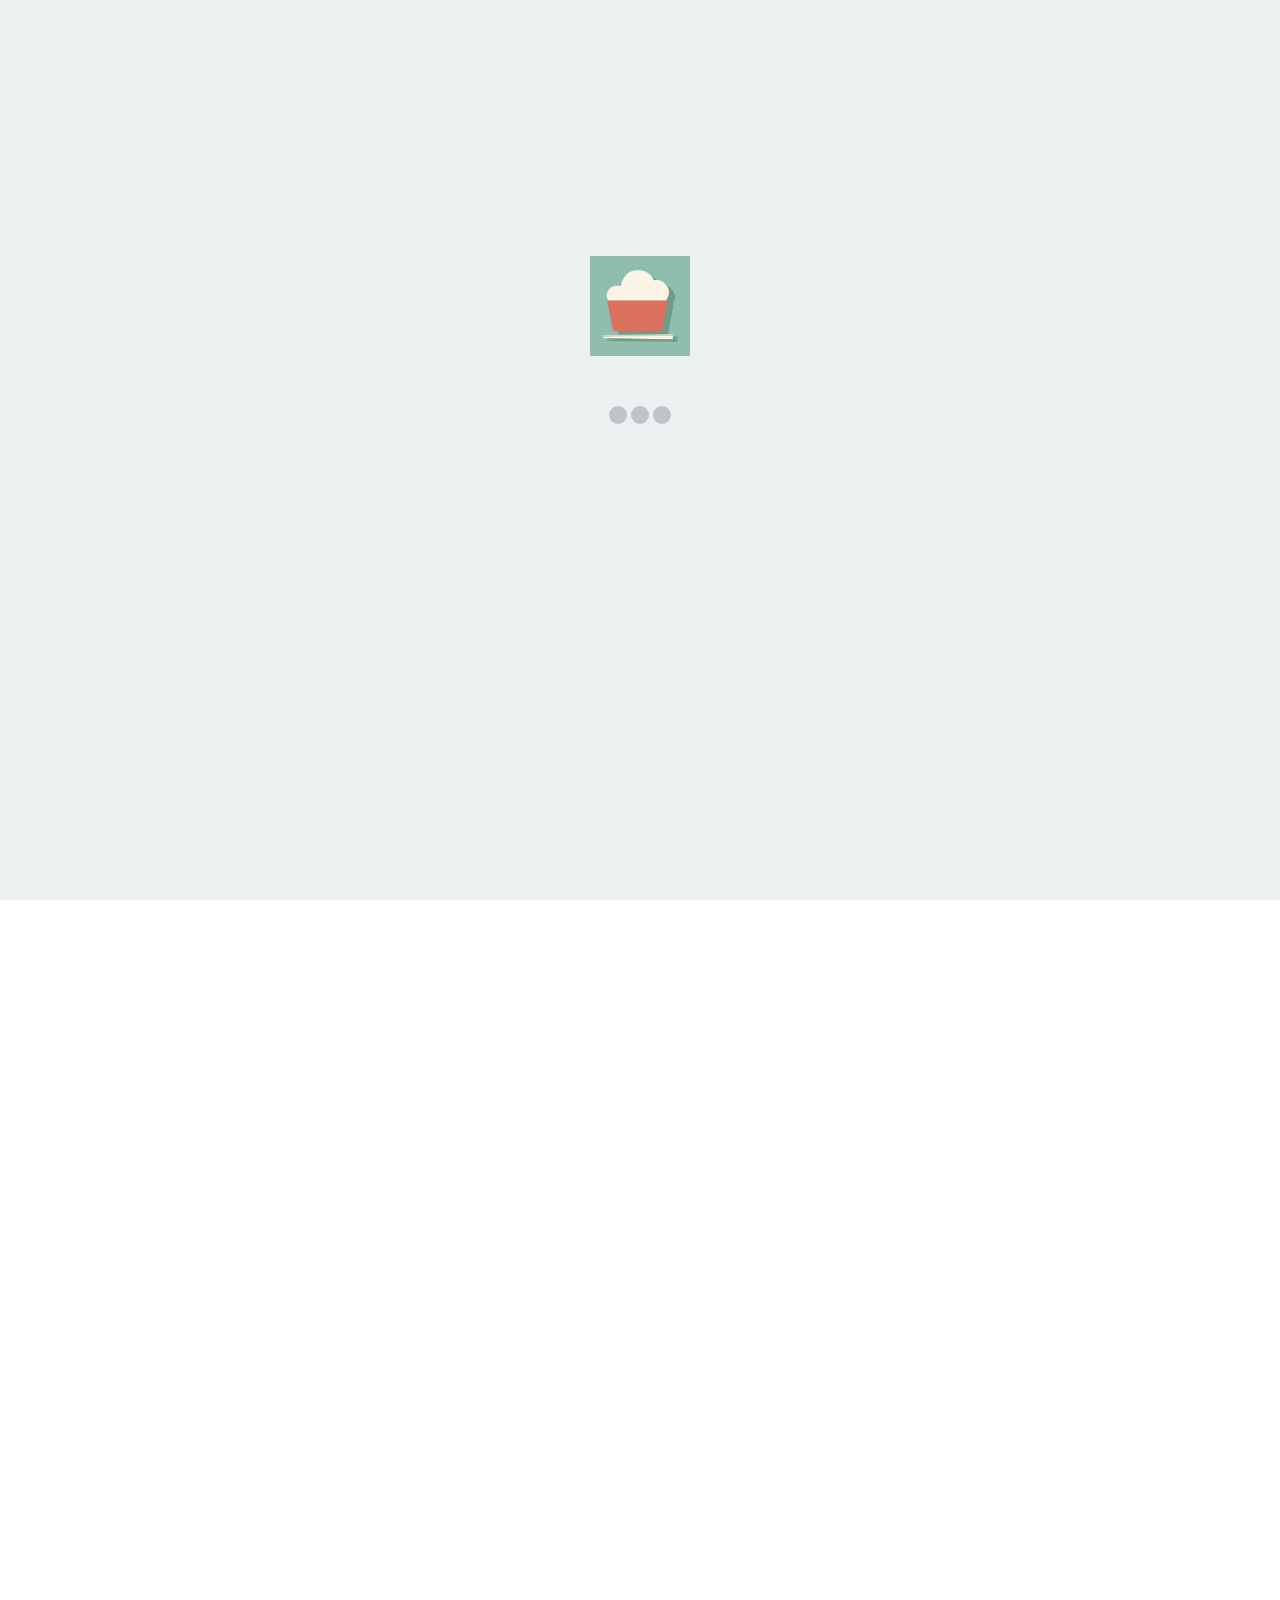
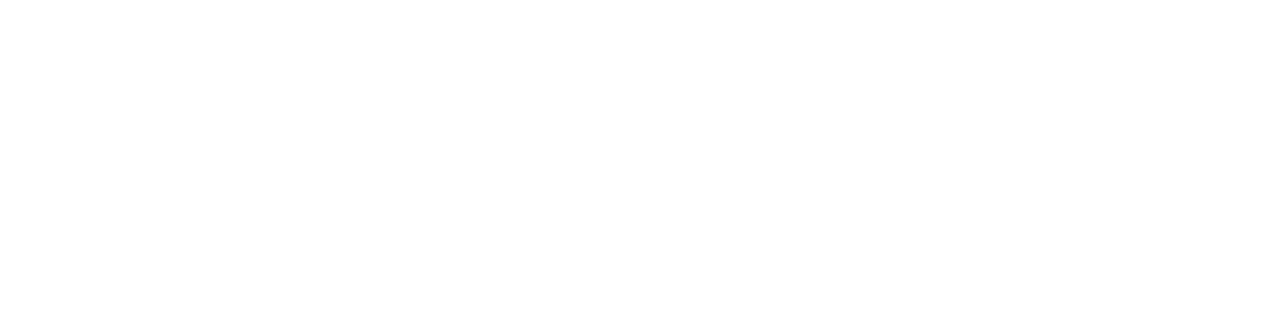
==== commit 09216269: "オガルコカレンダーの追加" ====
--- a/about.html
+++ b/about.html
@@ -66,6 +66,7 @@
                         <ul class="nav navbar-nav navbar-right">
                             <li><a href="index.html">Home</a></li>
                             <li><a href="index.html#apps">献立ビューア</a></li>
+                            <li><a href="cal.html">健診カレンダー</a></li>
                             <li><a href="papamama.html">保育園マップ</a></li>
                             <li class="active"><a href="about.html">オガルコとは</a></li>
                             <li><a href="bkmark.html">オガルコをホームに登録</a></li>
@@ -137,6 +138,7 @@
                                     <li>オガルコ <a href="http://opensource.org/licenses/MIT">MIT License</a><br>Copyright (c) 2016 <a href="http://howml.org/">ハウモリ</a></li>
                                     <li>SevenApp <a href="http://opensource.org/licenses/MIT">MIT License</a><br>Copyright (c) <a href="http://www.scoopthemes.com/">Scoop Themes</a></li>
                                     <li><a href="https://github.com/2525map/hkd">ほっかいどう保育園マップのライセンス</a></li>
+                                    <li>オガルコ中で利用している写真 PD<a href="https://pixabay.com/photo-1740298/">pixabay condesign</a></li>                                    
 	                        	</ul>
                             </div>
                         </div>
--- a/css/styles.css
+++ b/css/styles.css
@@ -43,9 +43,10 @@
 }
 
 #slider {
-  background: url(../img/bk.jpg) no-repeat center center scroll;
+  background-image: url(../img/bk.jpg);
   overflow: hidden;
   background-attachment: fixed;
+  background-position:center center;
   position: relative;
   text-align: center;
 }
@@ -499,8 +500,9 @@
   margin: 0 15px;
 }
 section#packages {
-  background: url(../img/grey.jpg) no-repeat center center scroll;
+  background-image: url(../img/grey.jpg);
   background-attachment: fixed;
+  background-position:center center;
 }
 section#packages .section-heading h3 {
   color: #555555;
--- a/css/ogaruco.css
+++ b/css/ogaruco.css
@@ -54,10 +54,15 @@
 }
 
 div #apps {
-  background: url(../img/grey.jpg) no-repeat center center scroll;
-  background-attachment: fixed;
+    background-image: url(../img/grey.jpg);
+    background-attachment: fixed;
+    background-position:center;
     margin:0;
-    padding: 0 0 5rem 0;    
+    padding: 0 0 5rem 0;
+    -webkit-background-size: cover;
+    -moz-background-size: cover;
+    -o-background-size: cover;
+    background-size: cover;    
 }
 
 
@@ -73,3 +78,10 @@
 section#packages .section-heading h3 span {
   color: #25a7b4;
 }
+
+
+@media screen and (min-width: 768px) {
+   #slider, #apps, section#packages {    
+    background-attachment: fixed;
+  }
+}